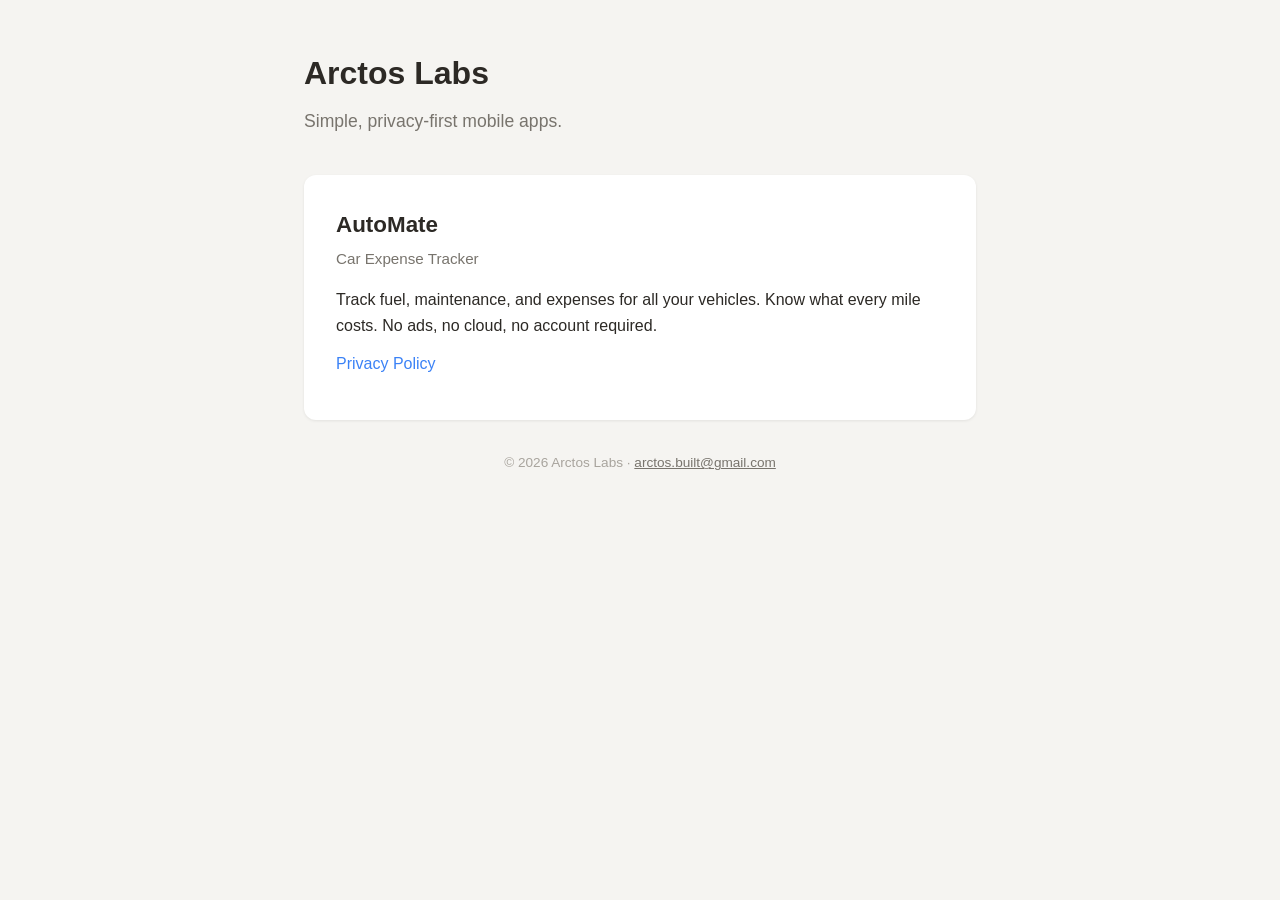
==== index.html @ 8531b22d "Initial site with privacy policy for AutoMate" ====
<!DOCTYPE html>
<html lang="en">
<head>
  <meta charset="UTF-8">
  <meta name="viewport" content="width=device-width, initial-scale=1.0">
  <title>Arctos Labs</title>
  <style>
    * { margin: 0; padding: 0; box-sizing: border-box; }
    body {
      font-family: -apple-system, BlinkMacSystemFont, "Segoe UI", Roboto, sans-serif;
      color: #2C2925;
      background: #F5F4F1;
      line-height: 1.6;
    }
    .container {
      max-width: 720px;
      margin: 0 auto;
      padding: 3rem 1.5rem;
    }
    h1 {
      font-size: 2rem;
      margin-bottom: 0.5rem;
    }
    .tagline {
      color: #78746D;
      font-size: 1.1rem;
      margin-bottom: 2.5rem;
    }
    .app-card {
      background: #fff;
      border-radius: 12px;
      padding: 2rem;
      margin-bottom: 2rem;
      box-shadow: 0 1px 3px rgba(0,0,0,0.08);
    }
    .app-card h2 {
      font-size: 1.4rem;
      margin-bottom: 0.25rem;
    }
    .app-card .subtitle {
      color: #78746D;
      font-size: 0.95rem;
      margin-bottom: 1rem;
    }
    .app-card p {
      margin-bottom: 0.75rem;
    }
    .app-card a {
      color: #3B82F6;
      text-decoration: none;
    }
    .app-card a:hover {
      text-decoration: underline;
    }
    footer {
      color: #A8A49D;
      font-size: 0.85rem;
      margin-top: 2rem;
      text-align: center;
    }
    footer a { color: #78746D; }
  </style>
</head>
<body>
  <div class="container">
    <h1>Arctos Labs</h1>
    <p class="tagline">Simple, privacy-first mobile apps.</p>

    <div class="app-card">
      <h2>AutoMate</h2>
      <p class="subtitle">Car Expense Tracker</p>
      <p>Track fuel, maintenance, and expenses for all your vehicles. Know what every mile costs. No ads, no cloud, no account required.</p>
      <p><a href="privacy.html">Privacy Policy</a></p>
    </div>

    <footer>
      <p>&copy; 2026 Arctos Labs &middot; <a href="mailto:arctos.built@gmail.com">arctos.built@gmail.com</a></p>
    </footer>
  </div>
</body>
</html>
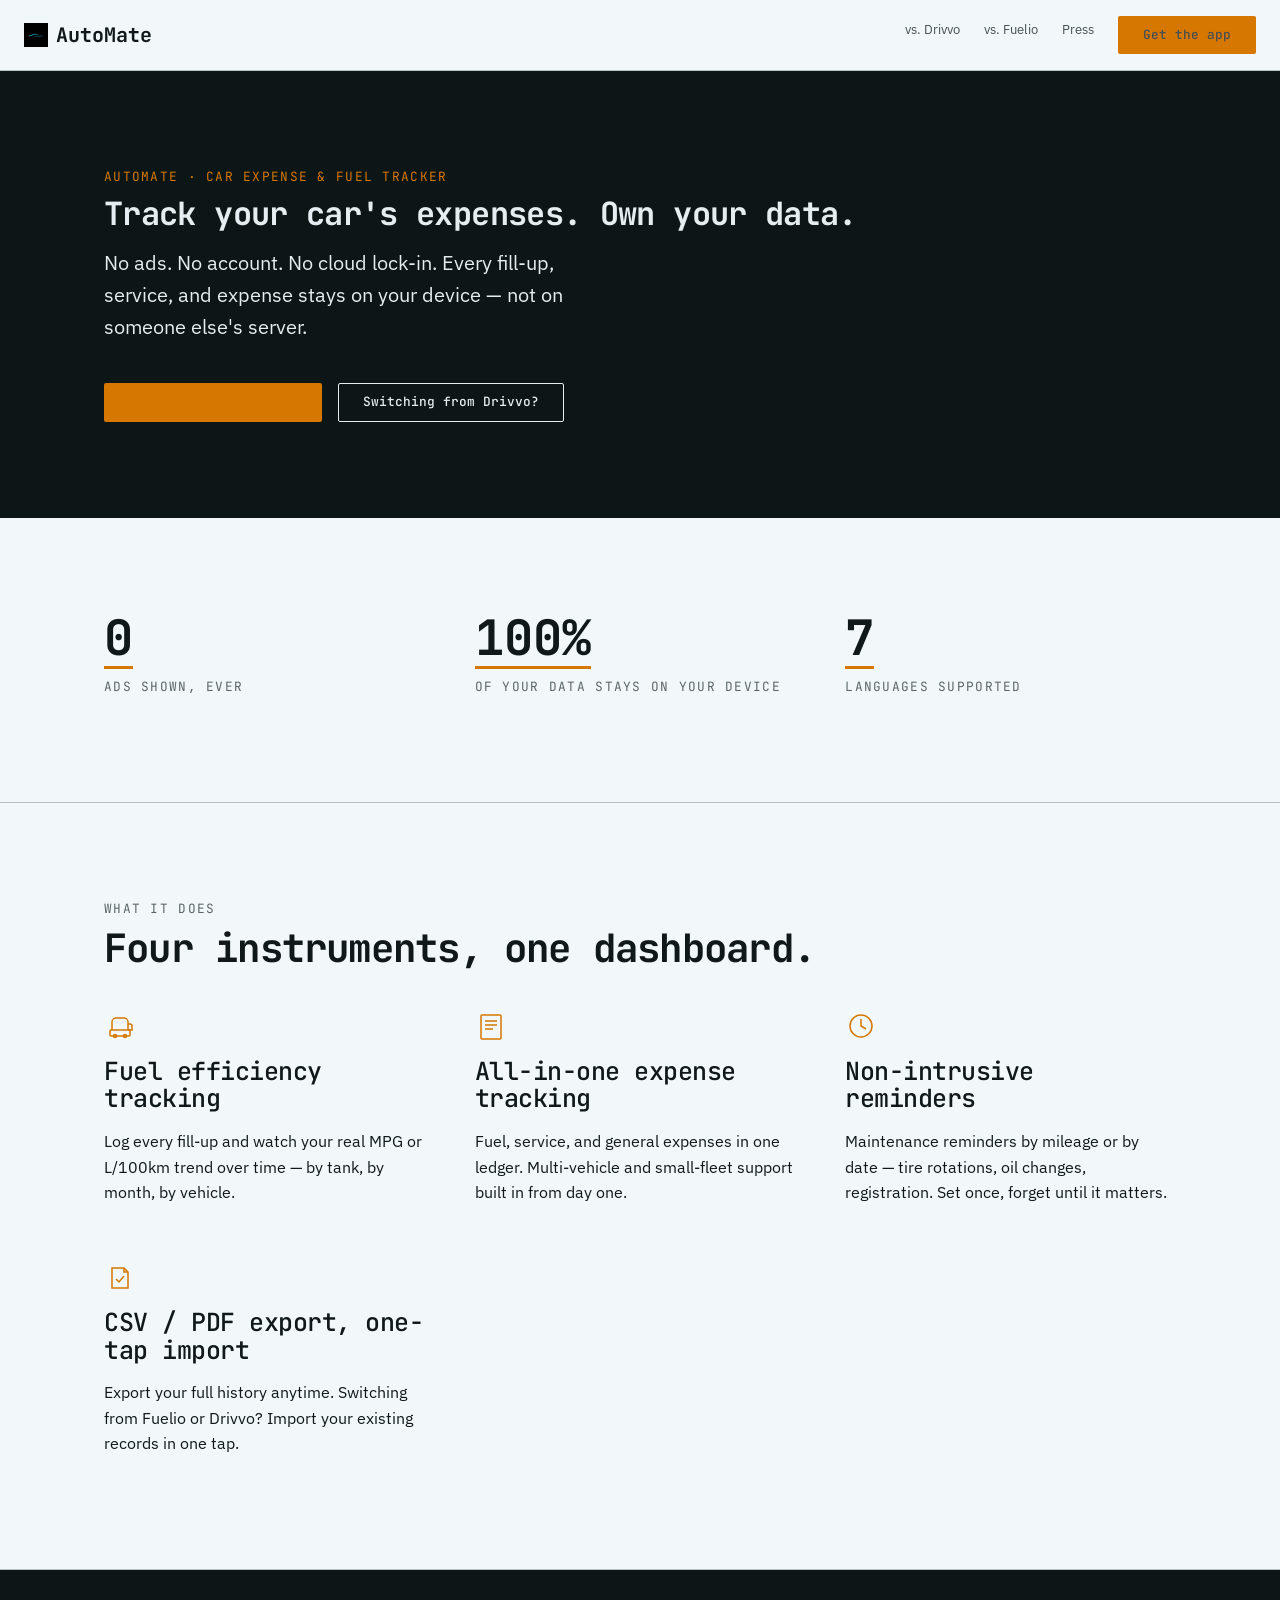
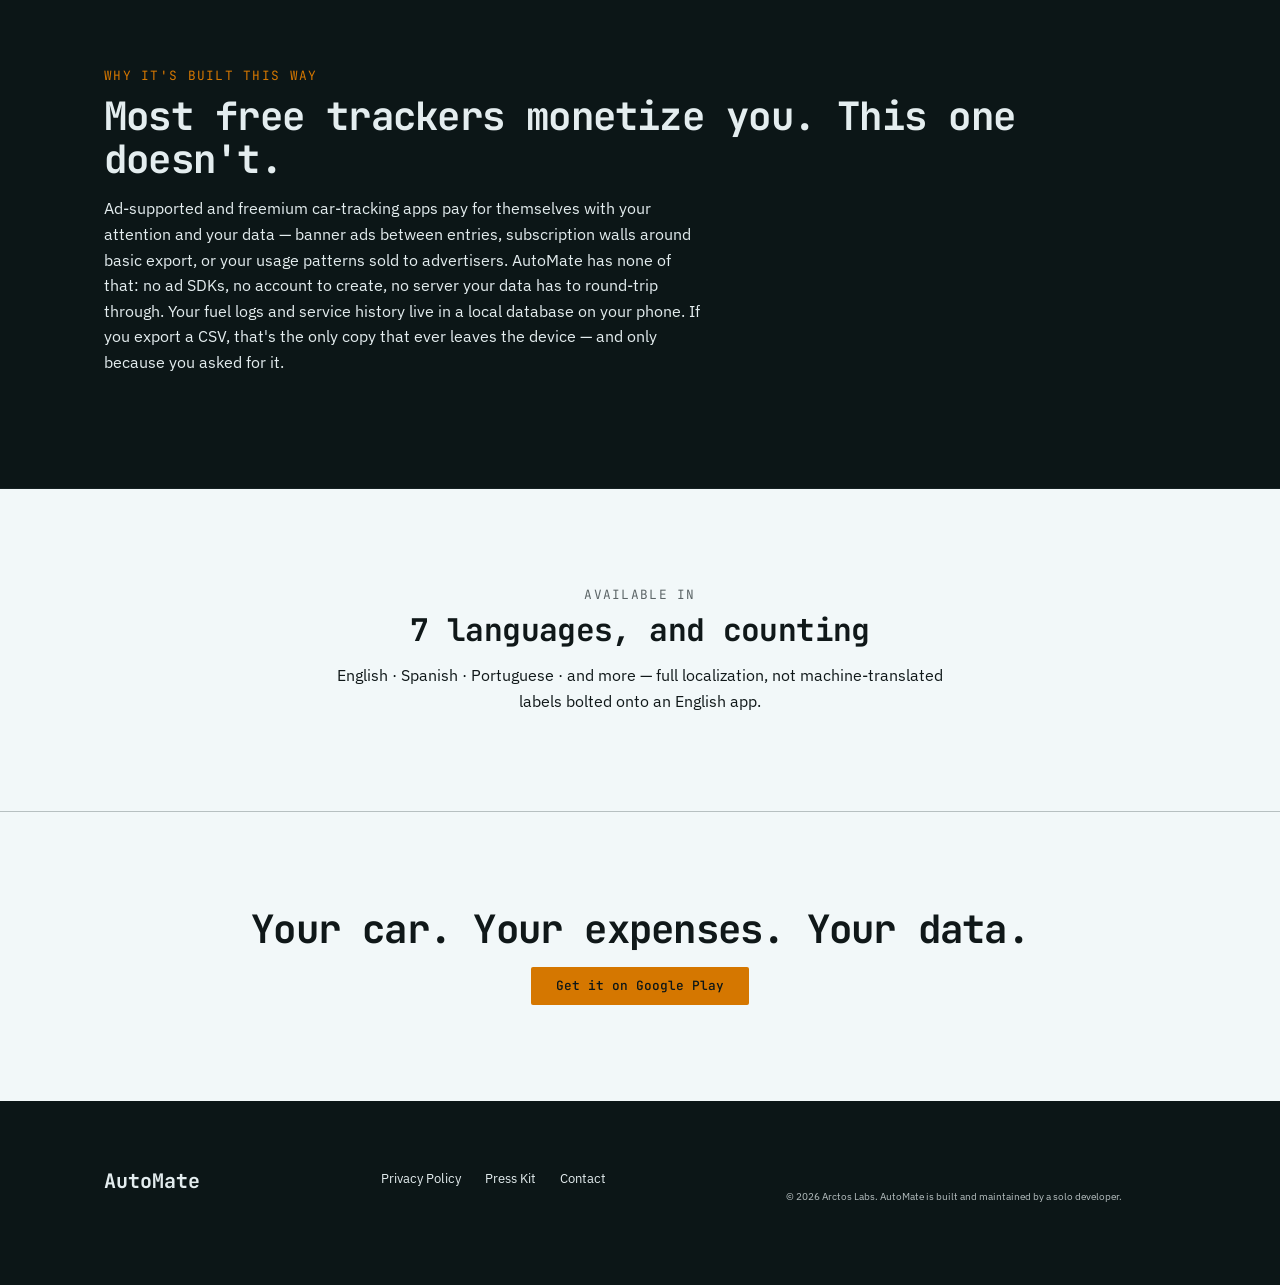
==== commit 3e08e64a: "feat: build AutoMate homepage (Stat-Led hero, feature grid, why-local section)" ====
--- a/index.html
+++ b/index.html
@@ -1,81 +1,135 @@
 <!DOCTYPE html>
 <html lang="en">
 <head>
-  <meta charset="UTF-8">
-  <meta name="viewport" content="width=device-width, initial-scale=1.0">
-  <title>Arctos Labs</title>
-  <style>
-    * { margin: 0; padding: 0; box-sizing: border-box; }
-    body {
-      font-family: -apple-system, BlinkMacSystemFont, "Segoe UI", Roboto, sans-serif;
-      color: #2C2925;
-      background: #F5F4F1;
-      line-height: 1.6;
-    }
-    .container {
-      max-width: 720px;
-      margin: 0 auto;
-      padding: 3rem 1.5rem;
-    }
-    h1 {
-      font-size: 2rem;
-      margin-bottom: 0.5rem;
-    }
-    .tagline {
-      color: #78746D;
-      font-size: 1.1rem;
-      margin-bottom: 2.5rem;
-    }
-    .app-card {
-      background: #fff;
-      border-radius: 12px;
-      padding: 2rem;
-      margin-bottom: 2rem;
-      box-shadow: 0 1px 3px rgba(0,0,0,0.08);
-    }
-    .app-card h2 {
-      font-size: 1.4rem;
-      margin-bottom: 0.25rem;
-    }
-    .app-card .subtitle {
-      color: #78746D;
-      font-size: 0.95rem;
-      margin-bottom: 1rem;
-    }
-    .app-card p {
-      margin-bottom: 0.75rem;
-    }
-    .app-card a {
-      color: #3B82F6;
-      text-decoration: none;
-    }
-    .app-card a:hover {
-      text-decoration: underline;
-    }
-    footer {
-      color: #A8A49D;
-      font-size: 0.85rem;
-      margin-top: 2rem;
-      text-align: center;
-    }
-    footer a { color: #78746D; }
-  </style>
+<meta charset="UTF-8">
+<meta name="viewport" content="width=device-width, initial-scale=1.0">
+<title>AutoMate — Track your car's expenses. Own your data.</title>
+<meta name="description" content="AutoMate is an ad-free, offline car expense and fuel tracker. No account required, all data stored on your device. Fuel efficiency, maintenance reminders, multi-vehicle support, CSV/PDF export.">
+<link rel="canonical" href="https://banderberg.github.io/arctoslabs/">
+<link rel="icon" href="assets/logo/automate-mark-dark.png">
+<link rel="preconnect" href="https://fonts.googleapis.com">
+<link rel="preconnect" href="https://fonts.gstatic.com" crossorigin>
+<link href="https://fonts.googleapis.com/css2?family=JetBrains+Mono:wght@500;700&family=IBM+Plex+Sans:wght@400;600&display=swap" rel="stylesheet">
+<link rel="stylesheet" href="tokens.css">
+<link rel="stylesheet" href="styles.css">
 </head>
 <body>
+
+<nav class="nav" aria-label="Primary">
+  <a class="nav__wordmark" href="/" aria-label="AutoMate home">
+    <img src="assets/logo/automate-mark-dark.png" alt="" width="24" height="24">
+    AutoMate
+  </a>
+  <ul class="nav__links">
+    <li><a href="vs-drivvo/" aria-label="Compare AutoMate to Drivvo">vs. Drivvo</a></li>
+    <li><a href="vs-fuelio/" aria-label="Compare AutoMate to Fuelio">vs. Fuelio</a></li>
+    <li><a href="press-kit/">Press</a></li>
+    <li><a class="btn btn--primary" href="https://play.google.com/store/apps/details?id=com.arctosbuilt.automate" aria-label="Get AutoMate on Google Play">Get the app</a></li>
+  </ul>
+</nav>
+
+<header class="section section--dark">
   <div class="container">
-    <h1>Arctos Labs</h1>
-    <p class="tagline">Simple, privacy-first mobile apps.</p>
+    <div class="stat-block">
+      <span class="eyebrow">AutoMate · car expense &amp; fuel tracker</span>
+      <h1>Track your car's expenses. Own your data.</h1>
+      <p class="stat-block__label" style="color: var(--color-ink-on-graphite);">No ads. No account. No cloud lock-in. Every fill-up, service, and expense stays on your device — not on someone else's server.</p>
+      <div style="margin-top: var(--space-xl); display: flex; gap: var(--space-md); flex-wrap: wrap;">
+        <a class="btn btn--primary" href="https://play.google.com/store/apps/details?id=com.arctosbuilt.automate" aria-label="Get AutoMate on Google Play">Get it on Google Play</a>
+        <a class="btn btn--secondary" href="vs-drivvo/">Switching from Drivvo?</a>
+      </div>
+    </div>
+  </div>
+</header>
 
-    <div class="app-card">
-      <h2>AutoMate</h2>
-      <p class="subtitle">Car Expense Tracker</p>
-      <p>Track fuel, maintenance, and expenses for all your vehicles. Know what every mile costs. No ads, no cloud, no account required.</p>
-      <p><a href="privacy.html">Privacy Policy</a></p>
+<section class="section" aria-label="Key facts">
+  <div class="container feature-grid">
+    <div>
+      <span class="stat-block__figure" style="font-size: var(--text-3xl); color: var(--color-ink);">0</span>
+      <p class="eyebrow" style="margin-top: var(--space-sm);">ads shown, ever</p>
     </div>
+    <div>
+      <span class="stat-block__figure" style="font-size: var(--text-3xl); color: var(--color-ink);">100%</span>
+      <p class="eyebrow" style="margin-top: var(--space-sm);">of your data stays on your device</p>
+    </div>
+    <div>
+      <span class="stat-block__figure" style="font-size: var(--text-3xl); color: var(--color-ink);">7</span>
+      <p class="eyebrow" style="margin-top: var(--space-sm);">languages supported</p>
+    </div>
+  </div>
+</section>
 
-    <footer>
-      <p>&copy; 2026 Arctos Labs &middot; <a href="mailto:arctos.built@gmail.com">arctos.built@gmail.com</a></p>
-    </footer>
+<section class="section" id="features">
+  <div class="container">
+    <span class="eyebrow">What it does</span>
+    <h2>Four instruments, one dashboard.</h2>
+    <div class="feature-grid" style="margin-top: var(--space-xl);">
+      <div>
+        <div class="feature-grid__icon" aria-hidden="true">
+          <svg viewBox="0 0 32 32" fill="none" stroke="currentColor" stroke-width="1.5"><path d="M8 20V12a4 4 0 0 1 4-4h8a4 4 0 0 1 4 4v8"/><rect x="6" y="20" width="20" height="6" rx="1"/><circle cx="11" cy="26" r="1.5"/><circle cx="21" cy="26" r="1.5"/><path d="M24 14h2a2 2 0 0 1 2 2v4h-4"/></svg>
+        </div>
+        <h3>Fuel efficiency tracking</h3>
+        <p>Log every fill-up and watch your real MPG or L/100km trend over time — by tank, by month, by vehicle.</p>
+      </div>
+      <div>
+        <div class="feature-grid__icon" aria-hidden="true">
+          <svg viewBox="0 0 32 32" fill="none" stroke="currentColor" stroke-width="1.5"><rect x="6" y="5" width="20" height="24" rx="1"/><path d="M10 11h12M10 15h12M10 19h8"/></svg>
+        </div>
+        <h3>All-in-one expense tracking</h3>
+        <p>Fuel, service, and general expenses in one ledger. Multi-vehicle and small-fleet support built in from day one.</p>
+      </div>
+      <div>
+        <div class="feature-grid__icon" aria-hidden="true">
+          <svg viewBox="0 0 32 32" fill="none" stroke="currentColor" stroke-width="1.5"><circle cx="16" cy="16" r="11"/><path d="M16 9v7l5 3"/></svg>
+        </div>
+        <h3>Non-intrusive reminders</h3>
+        <p>Maintenance reminders by mileage or by date — tire rotations, oil changes, registration. Set once, forget until it matters.</p>
+      </div>
+      <div>
+        <div class="feature-grid__icon" aria-hidden="true">
+          <svg viewBox="0 0 32 32" fill="none" stroke="currentColor" stroke-width="1.5"><path d="M8 6h12l4 4v16H8z"/><path d="M20 6v4h4"/><path d="M12 17l3 3 5-6"/></svg>
+        </div>
+        <h3>CSV / PDF export, one-tap import</h3>
+        <p>Export your full history anytime. Switching from Fuelio or Drivvo? Import your existing records in one tap.</p>
+      </div>
+    </div>
   </div>
+</section>
+
+<section class="section section--dark" aria-label="Why local and ad-free matters">
+  <div class="container">
+    <span class="eyebrow">Why it's built this way</span>
+    <h2>Most free trackers monetize you. This one doesn't.</h2>
+    <p style="max-width: 60ch; color: var(--color-ink-on-graphite);">Ad-supported and freemium car-tracking apps pay for themselves with your attention and your data — banner ads between entries, subscription walls around basic export, or your usage patterns sold to advertisers. AutoMate has none of that: no ad SDKs, no account to create, no server your data has to round-trip through. Your fuel logs and service history live in a local database on your phone. If you export a CSV, that's the only copy that ever leaves the device — and only because you asked for it.</p>
+  </div>
+</section>
+
+<section class="section" aria-label="Language support">
+  <div class="container" style="text-align: center;">
+    <span class="eyebrow">Available in</span>
+    <h2 style="font-size: var(--text-xl);">7 languages, and counting</h2>
+    <p style="margin: 0 auto;">English &middot; Spanish &middot; Portuguese &middot; and more — full localization, not machine-translated labels bolted onto an English app.</p>
+  </div>
+</section>
+
+<section class="section" aria-label="Final call to action" style="text-align: center;">
+  <div class="container">
+    <h2>Your car. Your expenses. Your data.</h2>
+    <a class="btn btn--primary" href="https://play.google.com/store/apps/details?id=com.arctosbuilt.automate" aria-label="Get AutoMate on Google Play">Get it on Google Play</a>
+  </div>
+</section>
+
+<footer class="footer">
+  <div class="container">
+    <a class="footer__wordmark" href="/">AutoMate</a>
+    <ul class="footer__links">
+      <li><a href="privacy-policy/">Privacy Policy</a></li>
+      <li><a href="press-kit/">Press Kit</a></li>
+      <li><a href="mailto:arctos.built@gmail.com">Contact</a></li>
+    </ul>
+    <p class="footer__copyright">&copy; 2026 Arctos Labs. AutoMate is built and maintained by a solo developer.</p>
+  </div>
+</footer>
+
 </body>
 </html>
--- a/tokens.css
+++ b/tokens.css
@@ -0,0 +1,65 @@
+/* Hallmark · macrostructure: Stat-Led · genre: editorial
+ * theme: custom · vibe: "precision instrumentation, contained, mechanical-technical" · paper: oklch(98% 0.006 210) · accent: oklch(66% 0.160 62)
+ * display: JetBrains Mono · body: IBM Plex Sans · axes: light / mono / warm (amber ~62°)
+ * studied: no · context: user-provided · v1.0.0
+ */
+:root {
+  /* — color — */
+  --color-paper: #F2F8F9;
+  --color-paper-2: #E5EDEE;
+  --color-graphite: #0C1617;
+  --color-graphite-2: #162123;
+  --color-ink: #101819;
+  --color-ink-2: #464F51;
+  --color-rule: #B7C0C1;
+  --color-muted: #5C6567;
+  --color-accent: #D57700;
+  --color-focus: #DD6600;
+  --color-ink-on-graphite: #E4EDEF;
+
+  /* — type — */
+  --font-display: "JetBrains Mono", ui-monospace, "SFMono-Regular", Menlo, monospace;
+  --font-body: "IBM Plex Sans", ui-sans-serif, system-ui, -apple-system, sans-serif;
+
+  /* — scale (1.25 major third, 16px base) — */
+  --text-xs: 0.64rem;
+  --text-sm: 0.8rem;
+  --text-base: 1rem;
+  --text-md: 1.25rem;
+  --text-lg: 1.5625rem;
+  --text-xl: 1.9531rem;
+  --text-2xl: 2.4414rem;
+  --text-3xl: 3.0518rem;
+  --text-display: clamp(2.75rem, 5vw + 1rem, 5.25rem);
+  --text-display-s: clamp(2rem, 3.5vw + 1rem, 3.5rem);
+
+  /* — space (4pt scale) — */
+  --space-xs: 0.25rem;
+  --space-sm: 0.5rem;
+  --space-md: 1rem;
+  --space-lg: 1.5rem;
+  --space-xl: 2.5rem;
+  --space-2xl: 4rem;
+  --space-3xl: 6rem;
+
+  /* — motion — */
+  --ease-out: cubic-bezier(0.16, 1, 0.3, 1);
+  --ease-in: cubic-bezier(0.7, 0, 0.84, 0);
+  --ease-in-out: cubic-bezier(0.65, 0, 0.35, 1);
+  --dur-fast: 120ms;
+  --dur-base: 200ms;
+  --dur-slow: 360ms;
+
+  /* — misc — */
+  --radius-sm: 2px;
+  --radius-md: 4px;
+  --measure: 65ch;
+}
+
+@media (prefers-reduced-motion: reduce) {
+  :root {
+    --dur-fast: 1ms;
+    --dur-base: 1ms;
+    --dur-slow: 1ms;
+  }
+}
--- a/styles.css
+++ b/styles.css
@@ -0,0 +1,215 @@
+/* Hallmark · consumes tokens.css — shared components for all 5 pages */
+*, *::before, *::after { box-sizing: border-box; }
+html, body { overflow-x: clip; }
+html { -webkit-text-size-adjust: 100%; }
+
+body {
+  margin: 0;
+  background: var(--color-paper);
+  color: var(--color-ink);
+  font-family: var(--font-body);
+  font-size: var(--text-base);
+  line-height: 1.6;
+  font-variant-numeric: tabular-nums;
+}
+
+h1, h2, h3 {
+  font-family: var(--font-display);
+  line-height: 1.1;
+  letter-spacing: -0.02em;
+  margin: 0 0 var(--space-md);
+  overflow-wrap: anywhere;
+  min-width: 0;
+}
+h1 { font-weight: 700; }
+h2 { font-weight: 700; font-size: var(--text-2xl); }
+h3 { font-weight: 500; font-size: var(--text-lg); }
+
+p { margin: 0 0 var(--space-md); max-width: var(--measure); }
+a { color: var(--color-accent); }
+a:focus-visible, button:focus-visible, details > summary:focus-visible {
+  outline: 2px solid var(--color-focus);
+  outline-offset: 2px;
+  transition: none;
+}
+
+.container {
+  max-width: 1120px;
+  margin: 0 auto;
+  padding: 0 var(--space-lg);
+}
+
+.eyebrow {
+  font-family: var(--font-display);
+  font-size: var(--text-sm);
+  letter-spacing: 0.1em;
+  text-transform: uppercase;
+  color: var(--color-muted);
+  display: block;
+  margin-bottom: var(--space-sm);
+}
+
+/* — section rhythm — */
+.section { padding: var(--space-3xl) 0; border-bottom: 1px solid var(--color-rule); }
+.section:last-of-type { border-bottom: none; }
+.section--dark {
+  background: var(--color-graphite);
+  color: var(--color-ink-on-graphite);
+  border-bottom-color: var(--color-graphite-2);
+}
+.section--dark .eyebrow { color: var(--color-accent); }
+.section--dark a { color: var(--color-accent); }
+
+/* — nav (N9 edge-aligned minimal) — */
+.nav {
+  display: flex;
+  align-items: center;
+  justify-content: space-between;
+  gap: var(--space-md);
+  padding: var(--space-md) var(--space-lg);
+  border-bottom: 1px solid var(--color-rule);
+  flex-wrap: wrap;
+}
+.nav__wordmark {
+  font-family: var(--font-display);
+  font-weight: 700;
+  font-size: var(--text-md);
+  color: var(--color-ink);
+  text-decoration: none;
+  display: flex;
+  align-items: center;
+  gap: var(--space-sm);
+}
+.nav__wordmark img { height: 1.5rem; width: auto; }
+.nav__links {
+  display: flex;
+  gap: var(--space-lg);
+  list-style: none;
+  margin: 0;
+  padding: 0;
+  flex-wrap: wrap;
+}
+.nav__links a {
+  color: var(--color-ink-2);
+  text-decoration: none;
+  font-size: var(--text-sm);
+  white-space: nowrap;
+}
+.nav__links a:hover, .nav__links a[aria-current="page"] { color: var(--color-accent); }
+
+/* — footer (Ft6 letter-close voice, graphite band) — */
+.footer {
+  background: var(--color-graphite);
+  color: var(--color-ink-on-graphite);
+  padding: var(--space-2xl) 0;
+}
+.footer .container {
+  display: flex;
+  flex-wrap: wrap;
+  justify-content: space-between;
+  align-items: flex-start;
+  gap: var(--space-xl);
+}
+.footer__wordmark {
+  font-family: var(--font-display);
+  font-weight: 700;
+  color: var(--color-ink-on-graphite);
+  text-decoration: none;
+  font-size: var(--text-md);
+}
+.footer__links {
+  display: flex;
+  gap: var(--space-lg);
+  list-style: none;
+  margin: 0;
+  padding: 0;
+  flex-wrap: wrap;
+}
+.footer__links a { color: var(--color-ink-on-graphite); font-size: var(--text-sm); text-decoration: none; }
+.footer__links a:hover { color: var(--color-accent); }
+.footer__copyright { color: var(--color-rule); font-size: var(--text-xs); width: 100%; margin-top: var(--space-lg); }
+
+/* — buttons — */
+.btn {
+  display: inline-flex;
+  align-items: center;
+  gap: var(--space-sm);
+  padding: var(--space-sm) var(--space-lg);
+  border-radius: var(--radius-sm);
+  font-family: var(--font-display);
+  font-size: var(--text-sm);
+  font-weight: 500;
+  text-decoration: none;
+  border: 1px solid transparent;
+  cursor: pointer;
+  transition: transform var(--dur-fast) var(--ease-out), background var(--dur-base) var(--ease-out);
+  white-space: nowrap;
+}
+.btn:active { transform: translateY(1px); }
+.btn--primary { background: var(--color-accent); color: var(--color-graphite); }
+.btn--primary:hover { background: var(--color-focus); }
+.btn--secondary {
+  background: transparent;
+  border-color: currentColor;
+  color: inherit;
+}
+.section--dark .btn--secondary { color: var(--color-ink-on-graphite); }
+
+/* — odometer stat block (hero) — */
+.stat-block { text-align: left; }
+.stat-block__figure {
+  font-family: var(--font-display);
+  font-weight: 700;
+  font-size: var(--text-display);
+  line-height: 1;
+  color: var(--color-ink-on-graphite);
+  border-bottom: 3px solid var(--color-accent);
+  display: inline-block;
+  padding-bottom: var(--space-xs);
+}
+.stat-block__label {
+  font-size: var(--text-md);
+  color: var(--color-rule);
+  margin-top: var(--space-md);
+  max-width: 40ch;
+}
+
+/* — feature grid (2-col on tablet+, 1-col mobile) — */
+.feature-grid {
+  display: grid;
+  grid-template-columns: repeat(auto-fit, minmax(min(100%, 20rem), 1fr));
+  gap: var(--space-xl);
+}
+.feature-grid__icon { color: var(--color-accent); margin-bottom: var(--space-sm); }
+.feature-grid__icon svg { width: 2rem; height: 2rem; }
+
+/* — comparison table (spec-sheet style) — */
+.compare-table-wrap { overflow-x: auto; }
+.compare-table {
+  width: 100%;
+  border-collapse: collapse;
+  font-size: var(--text-sm);
+  min-width: 36rem;
+}
+.compare-table th, .compare-table td {
+  padding: var(--space-sm) var(--space-md);
+  border-bottom: 1px solid var(--color-rule);
+  text-align: left;
+}
+.compare-table thead th {
+  background: var(--color-graphite);
+  color: var(--color-ink-on-graphite);
+  font-family: var(--font-display);
+  font-weight: 500;
+  position: sticky;
+  top: 0;
+}
+.compare-table td:first-child, .compare-table th:first-child { font-weight: 600; }
+.compare-table .yes { color: var(--color-accent); font-weight: 700; }
+.compare-table .no { color: var(--color-muted); }
+
+/* — responsive floor — */
+@media (max-width: 480px) {
+  .nav { padding: var(--space-sm) var(--space-md); }
+  .section { padding: var(--space-2xl) 0; }
+}
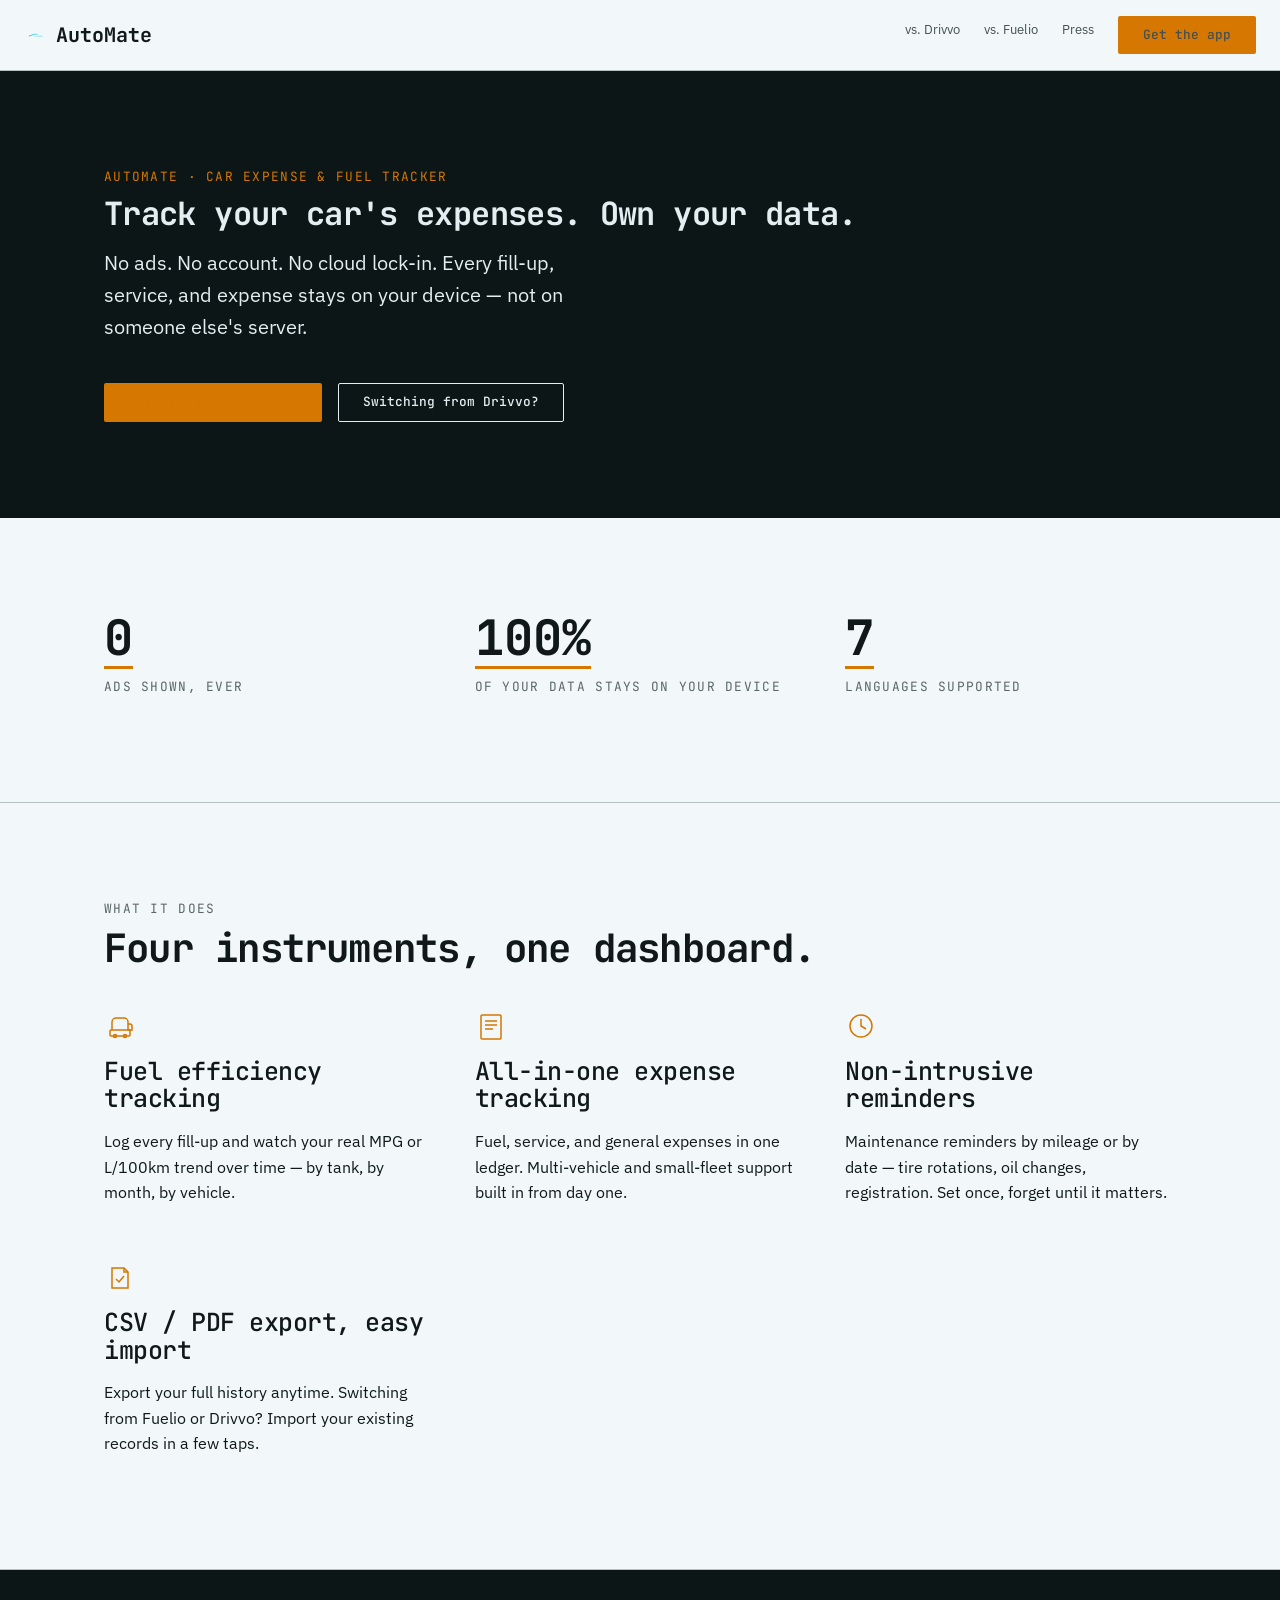
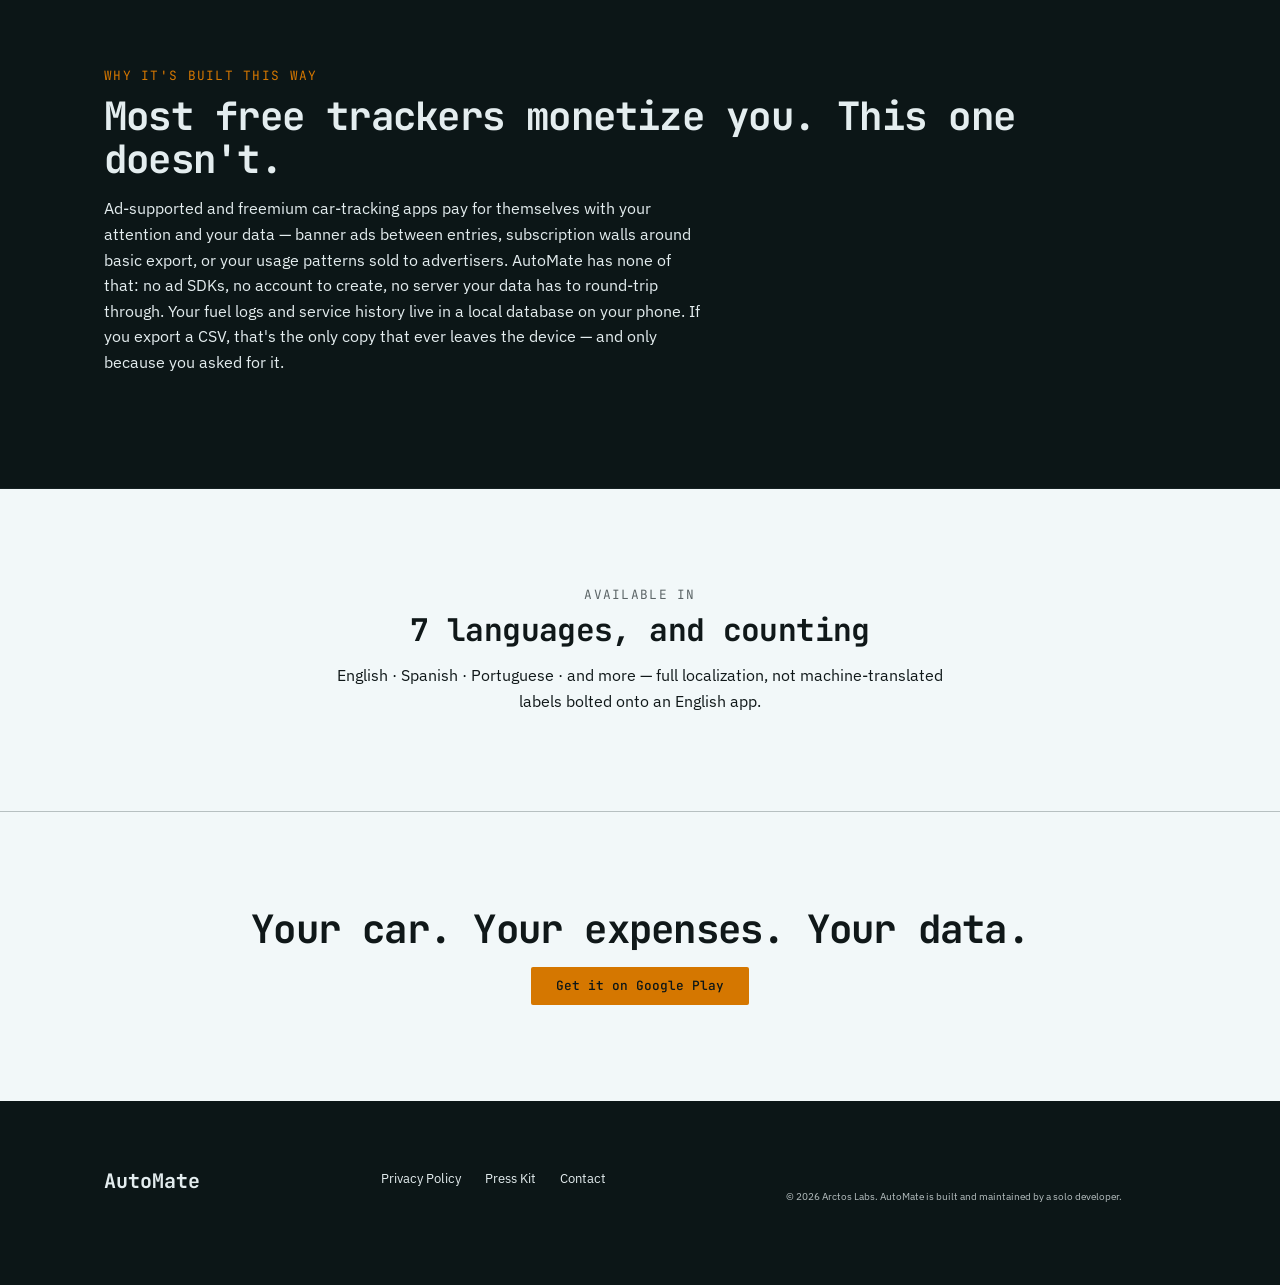
==== commit 21a5ead5: "fix: correct base-path links, one-tap overclaim, and nav logo contrast (final review findings)" ====
--- a/index.html
+++ b/index.html
@@ -16,14 +16,14 @@
 <body>
 
 <nav class="nav" aria-label="Primary">
-  <a class="nav__wordmark" href="/" aria-label="AutoMate home">
-    <img src="assets/logo/automate-mark-dark.png" alt="" width="24" height="24">
+  <a class="nav__wordmark" href="/arctoslabs/" aria-label="AutoMate home">
+    <img src="assets/logo/automate-mark-light.png" alt="" width="24" height="24">
     AutoMate
   </a>
   <ul class="nav__links">
     <li><a href="vs-drivvo/" aria-label="Compare AutoMate to Drivvo">vs. Drivvo</a></li>
     <li><a href="vs-fuelio/" aria-label="Compare AutoMate to Fuelio">vs. Fuelio</a></li>
-    <li><a href="press-kit/">Press</a></li>
+    <li><a href="press-kit/" aria-label="AutoMate press kit">Press</a></li>
     <li><a class="btn btn--primary" href="https://play.google.com/store/apps/details?id=com.arctosbuilt.automate" aria-label="Get AutoMate on Google Play">Get the app</a></li>
   </ul>
 </nav>
@@ -89,8 +89,8 @@
         <div class="feature-grid__icon" aria-hidden="true">
           <svg viewBox="0 0 32 32" fill="none" stroke="currentColor" stroke-width="1.5"><path d="M8 6h12l4 4v16H8z"/><path d="M20 6v4h4"/><path d="M12 17l3 3 5-6"/></svg>
         </div>
-        <h3>CSV / PDF export, one-tap import</h3>
-        <p>Export your full history anytime. Switching from Fuelio or Drivvo? Import your existing records in one tap.</p>
+        <h3>CSV / PDF export, easy import</h3>
+        <p>Export your full history anytime. Switching from Fuelio or Drivvo? Import your existing records in a few taps.</p>
       </div>
     </div>
   </div>
@@ -121,7 +121,7 @@
 
 <footer class="footer">
   <div class="container">
-    <a class="footer__wordmark" href="/">AutoMate</a>
+    <a class="footer__wordmark" href="/arctoslabs/">AutoMate</a>
     <ul class="footer__links">
       <li><a href="privacy-policy/">Privacy Policy</a></li>
       <li><a href="press-kit/">Press Kit</a></li>
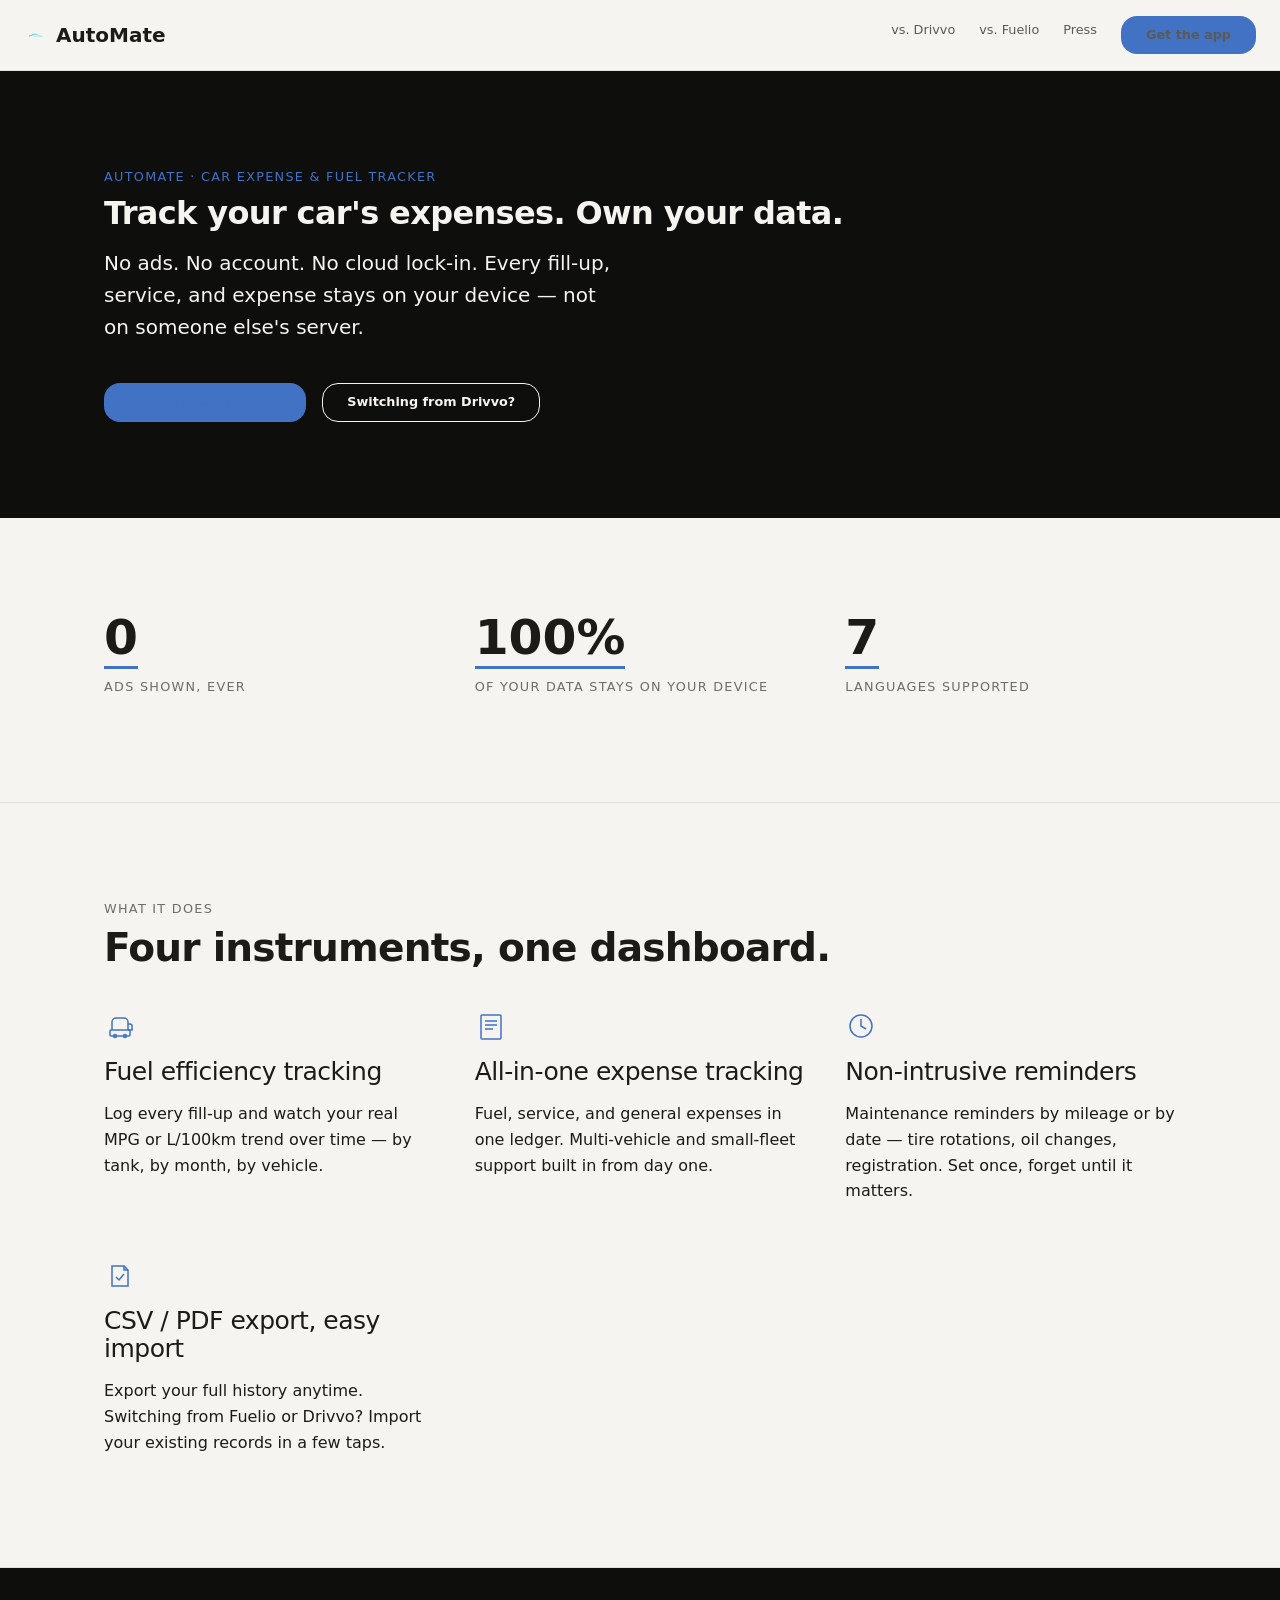
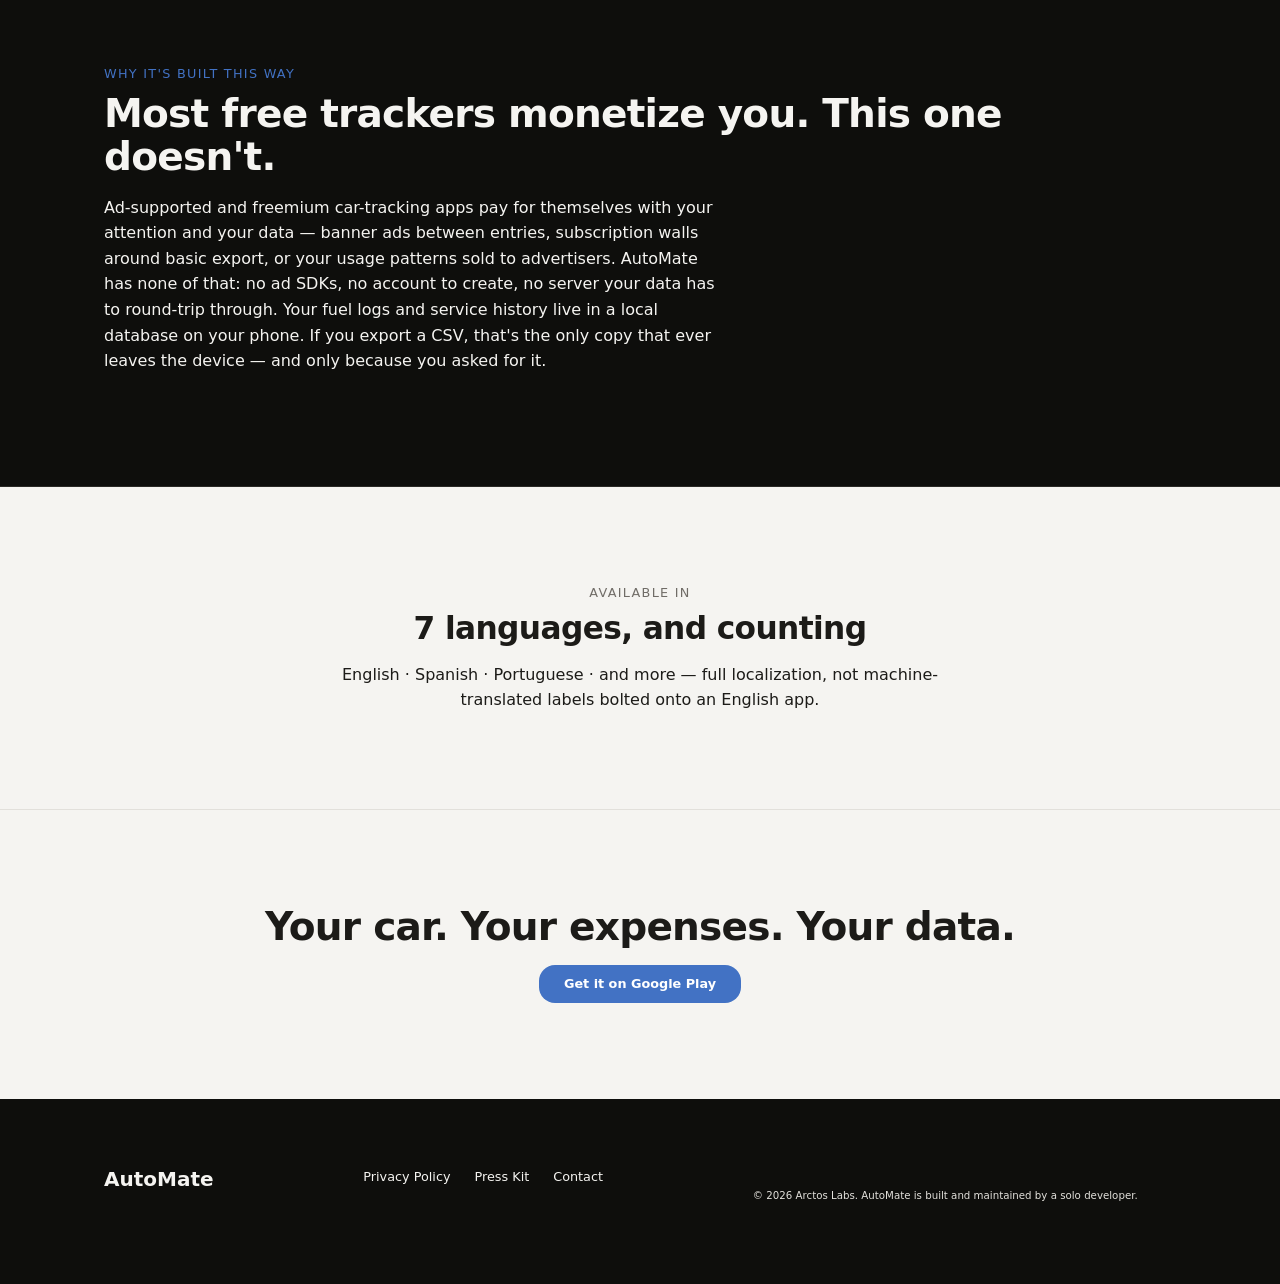
==== commit e0ed2184: "style: reskin site to app's own design system, fix Fuelio comparison framing - tokens.css/styles.css" ====
--- a/index.html
+++ b/index.html
@@ -7,9 +7,6 @@
 <meta name="description" content="AutoMate is an ad-free, offline car expense and fuel tracker. No account required, all data stored on your device. Fuel efficiency, maintenance reminders, multi-vehicle support, CSV/PDF export.">
 <link rel="canonical" href="https://banderberg.github.io/arctoslabs/">
 <link rel="icon" href="assets/logo/automate-mark-dark.png">
-<link rel="preconnect" href="https://fonts.googleapis.com">
-<link rel="preconnect" href="https://fonts.gstatic.com" crossorigin>
-<link href="https://fonts.googleapis.com/css2?family=JetBrains+Mono:wght@500;700&family=IBM+Plex+Sans:wght@400;600&display=swap" rel="stylesheet">
 <link rel="stylesheet" href="tokens.css">
 <link rel="stylesheet" href="styles.css">
 </head>
--- a/tokens.css
+++ b/tokens.css
@@ -1,25 +1,27 @@
 /* Hallmark · macrostructure: Stat-Led · genre: editorial
- * theme: custom · vibe: "precision instrumentation, contained, mechanical-technical" · paper: oklch(98% 0.006 210) · accent: oklch(66% 0.160 62)
- * display: JetBrains Mono · body: IBM Plex Sans · axes: light / mono / warm (amber ~62°)
- * studied: no · context: user-provided · v1.0.0
+ * theme: app-tokens (sourced from automate-v2/DESIGN.md, not a Hallmark catalog/custom theme) · paper: #F5F4F1 · accent: #4272C4
+ * display: system-ui · body: system-ui · axes: light / system-sans / cool (blue)
+ * studied: no · context: reskinned to match the AutoMate app's own design system for site/app visual continuity · v2.0.0
  */
 :root {
-  /* — color — */
-  --color-paper: #F2F8F9;
-  --color-paper-2: #E5EDEE;
-  --color-graphite: #0C1617;
-  --color-graphite-2: #162123;
-  --color-ink: #101819;
-  --color-ink-2: #464F51;
-  --color-rule: #B7C0C1;
-  --color-muted: #5C6567;
-  --color-accent: #D57700;
-  --color-focus: #DD6600;
-  --color-ink-on-graphite: #E4EDEF;
+  /* — color (mirrors automate-v2 DESIGN.md warm-neutral palette + primary blue) — */
+  --color-paper: #F5F4F1;
+  --color-paper-2: #FEFDFB;
+  --color-graphite: #0E0E0C;
+  --color-graphite-2: #1A1917;
+  --color-ink: #1C1B18;
+  --color-ink-2: #5C5A55;
+  --color-rule: #E2E0DB;
+  --color-rule-dark: #2A2926;
+  --color-muted: #706C67;
+  --color-accent: #4272C4;
+  --color-focus: #4272C4;
+  --color-ink-on-graphite: #F5F4F1;
+  --color-on-accent: #FFFFFF;
 
-  /* — type — */
-  --font-display: "JetBrains Mono", ui-monospace, "SFMono-Regular", Menlo, monospace;
-  --font-body: "IBM Plex Sans", ui-sans-serif, system-ui, -apple-system, sans-serif;
+  /* — type (app uses system font stack only, no custom fonts) — */
+  --font-display: -apple-system, BlinkMacSystemFont, "Segoe UI", Roboto, system-ui, sans-serif;
+  --font-body: -apple-system, BlinkMacSystemFont, "Segoe UI", Roboto, system-ui, sans-serif;
 
   /* — scale (1.25 major third, 16px base) — */
   --text-xs: 0.64rem;
@@ -50,9 +52,11 @@
   --dur-base: 200ms;
   --dur-slow: 360ms;
 
-  /* — misc — */
-  --radius-sm: 2px;
-  --radius-md: 4px;
+  /* — misc (radii mirror app's rounded-xl/2xl button + card scale) — */
+  --radius-sm: 12px;
+  --radius-md: 16px;
+  --radius-lg: 20px;
+  --shadow-card: 0 4px 16px rgba(28, 27, 24, 0.04);
   --measure: 65ch;
 }
 
--- a/styles.css
+++ b/styles.css
@@ -21,7 +21,7 @@
   overflow-wrap: anywhere;
   min-width: 0;
 }
-h1 { font-weight: 700; }
+h1 { font-weight: 800; }
 h2 { font-weight: 700; font-size: var(--text-2xl); }
 h3 { font-weight: 500; font-size: var(--text-lg); }
 
@@ -55,7 +55,7 @@
 .section--dark {
   background: var(--color-graphite);
   color: var(--color-ink-on-graphite);
-  border-bottom-color: var(--color-graphite-2);
+  border-bottom-color: var(--color-rule-dark);
 }
 .section--dark .eyebrow { color: var(--color-accent); }
 .section--dark a { color: var(--color-accent); }
@@ -135,19 +135,19 @@
   align-items: center;
   gap: var(--space-sm);
   padding: var(--space-sm) var(--space-lg);
-  border-radius: var(--radius-sm);
-  font-family: var(--font-display);
-  font-size: var(--text-sm);
-  font-weight: 500;
+  border-radius: var(--radius-md);
+  font-family: var(--font-display);
+  font-size: var(--text-sm);
+  font-weight: 600;
   text-decoration: none;
   border: 1px solid transparent;
   cursor: pointer;
   transition: transform var(--dur-fast) var(--ease-out), background var(--dur-base) var(--ease-out);
   white-space: nowrap;
 }
-.btn:active { transform: translateY(1px); }
-.btn--primary { background: var(--color-accent); color: var(--color-graphite); }
-.btn--primary:hover { background: var(--color-focus); }
+.btn:active { opacity: 0.85; }
+.btn--primary { background: var(--color-accent); color: var(--color-on-accent); }
+.btn--primary:hover { opacity: 0.92; }
 .btn--secondary {
   background: transparent;
   border-color: currentColor;
@@ -159,7 +159,7 @@
 .stat-block { text-align: left; }
 .stat-block__figure {
   font-family: var(--font-display);
-  font-weight: 700;
+  font-weight: 800;
   font-size: var(--text-display);
   line-height: 1;
   color: var(--color-ink-on-graphite);
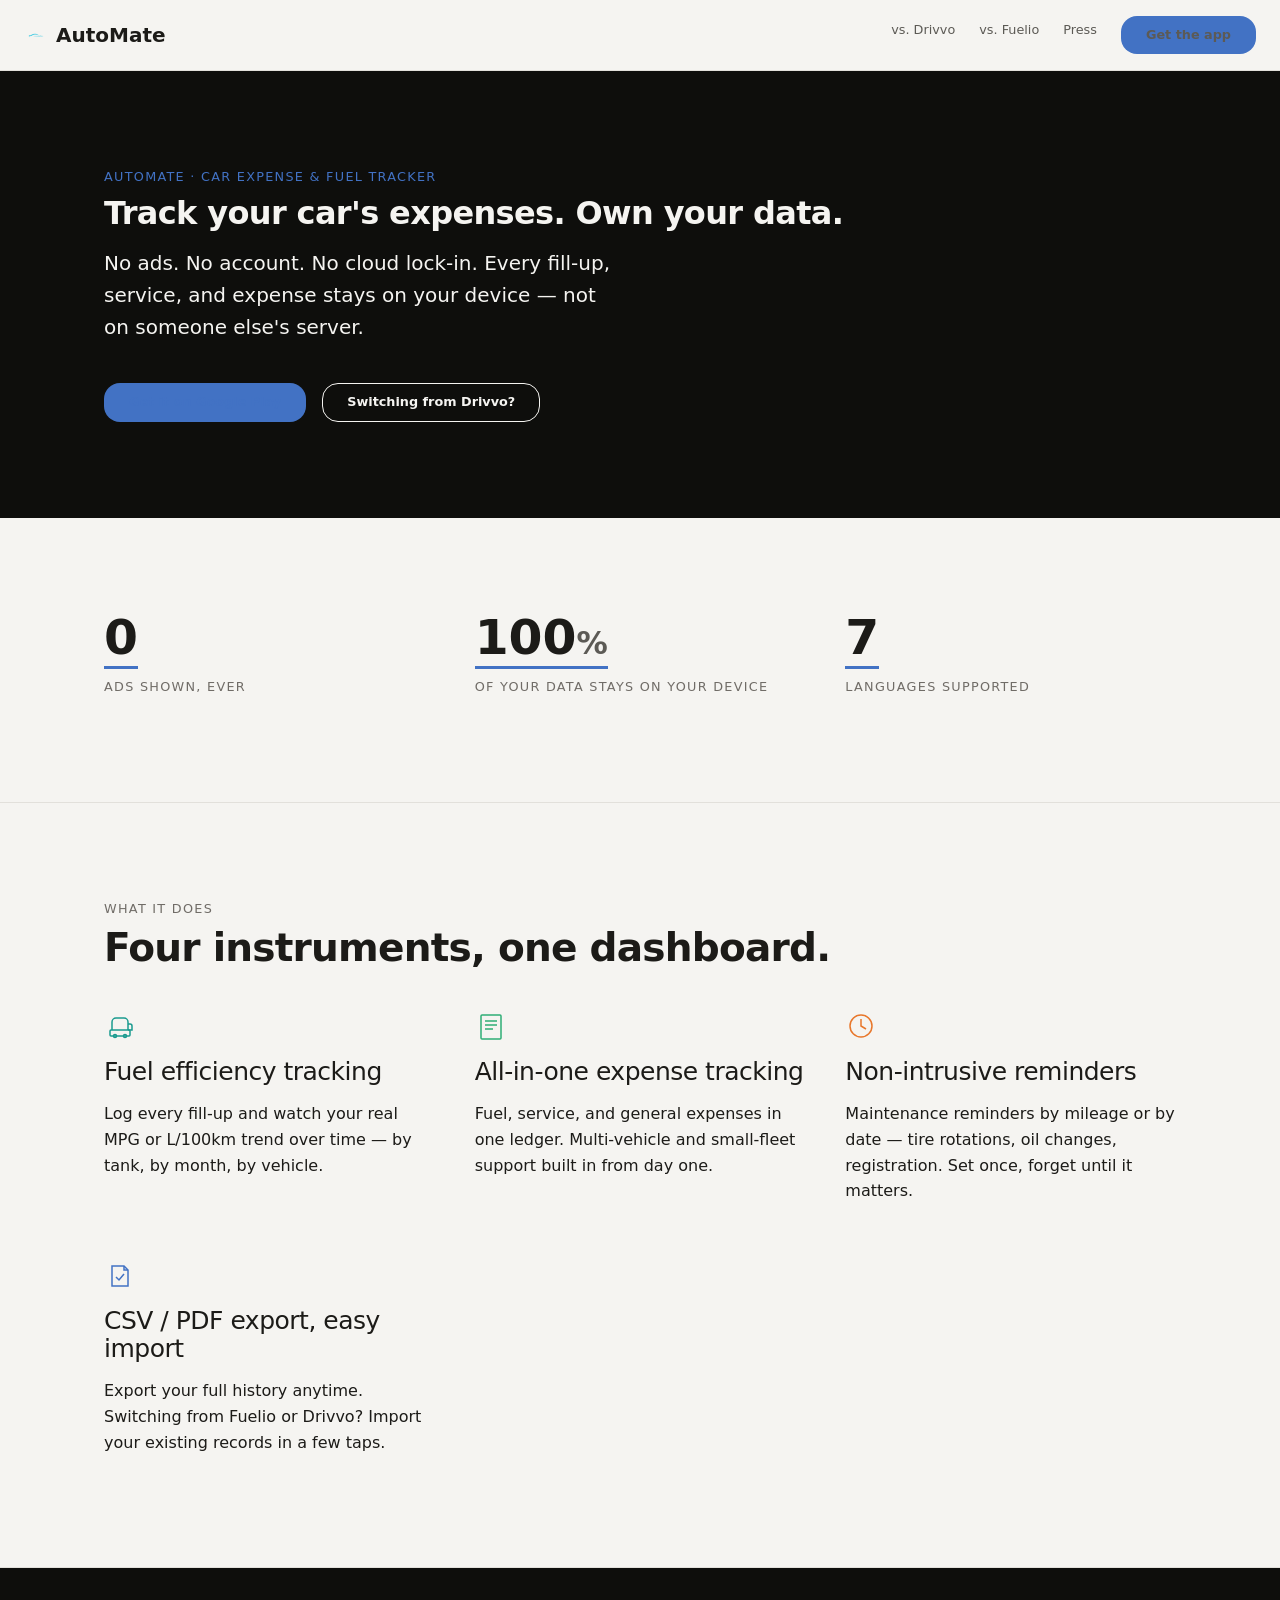
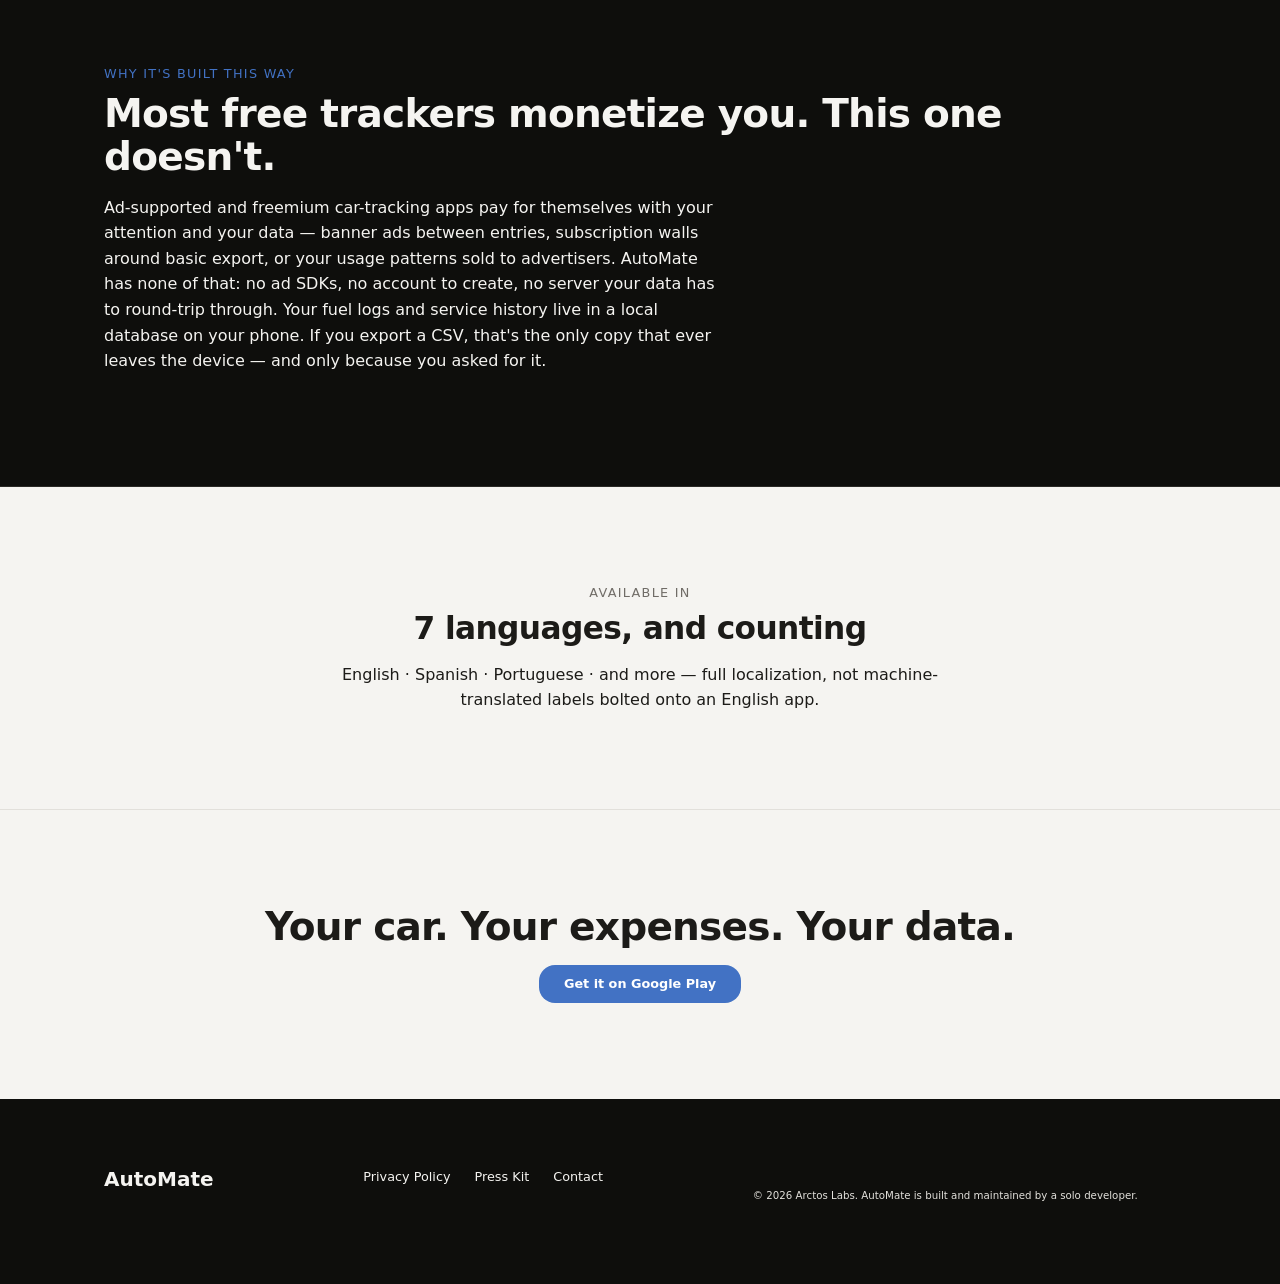
==== commit 1331012c: "style: give the site a signature tied to the app's own color language - Feature-grid icons now use t" ====
--- a/index.html
+++ b/index.html
@@ -46,7 +46,7 @@
       <p class="eyebrow" style="margin-top: var(--space-sm);">ads shown, ever</p>
     </div>
     <div>
-      <span class="stat-block__figure" style="font-size: var(--text-3xl); color: var(--color-ink);">100%</span>
+      <span class="stat-block__figure" style="font-size: var(--text-3xl); color: var(--color-ink);">100<span class="stat-block__figure-suffix" style="font-size: var(--text-xl);">%</span></span>
       <p class="eyebrow" style="margin-top: var(--space-sm);">of your data stays on your device</p>
     </div>
     <div>
@@ -61,29 +61,29 @@
     <span class="eyebrow">What it does</span>
     <h2>Four instruments, one dashboard.</h2>
     <div class="feature-grid" style="margin-top: var(--space-xl);">
-      <div>
-        <div class="feature-grid__icon" aria-hidden="true">
+      <div class="feature-grid__item">
+        <div class="feature-grid__icon" style="color: var(--color-fuel);" aria-hidden="true">
           <svg viewBox="0 0 32 32" fill="none" stroke="currentColor" stroke-width="1.5"><path d="M8 20V12a4 4 0 0 1 4-4h8a4 4 0 0 1 4 4v8"/><rect x="6" y="20" width="20" height="6" rx="1"/><circle cx="11" cy="26" r="1.5"/><circle cx="21" cy="26" r="1.5"/><path d="M24 14h2a2 2 0 0 1 2 2v4h-4"/></svg>
         </div>
         <h3>Fuel efficiency tracking</h3>
         <p>Log every fill-up and watch your real MPG or L/100km trend over time — by tank, by month, by vehicle.</p>
       </div>
-      <div>
-        <div class="feature-grid__icon" aria-hidden="true">
+      <div class="feature-grid__item">
+        <div class="feature-grid__icon" style="color: var(--color-expense);" aria-hidden="true">
           <svg viewBox="0 0 32 32" fill="none" stroke="currentColor" stroke-width="1.5"><rect x="6" y="5" width="20" height="24" rx="1"/><path d="M10 11h12M10 15h12M10 19h8"/></svg>
         </div>
         <h3>All-in-one expense tracking</h3>
         <p>Fuel, service, and general expenses in one ledger. Multi-vehicle and small-fleet support built in from day one.</p>
       </div>
-      <div>
-        <div class="feature-grid__icon" aria-hidden="true">
+      <div class="feature-grid__item">
+        <div class="feature-grid__icon" style="color: var(--color-service);" aria-hidden="true">
           <svg viewBox="0 0 32 32" fill="none" stroke="currentColor" stroke-width="1.5"><circle cx="16" cy="16" r="11"/><path d="M16 9v7l5 3"/></svg>
         </div>
         <h3>Non-intrusive reminders</h3>
         <p>Maintenance reminders by mileage or by date — tire rotations, oil changes, registration. Set once, forget until it matters.</p>
       </div>
-      <div>
-        <div class="feature-grid__icon" aria-hidden="true">
+      <div class="feature-grid__item">
+        <div class="feature-grid__icon" style="color: var(--color-accent);" aria-hidden="true">
           <svg viewBox="0 0 32 32" fill="none" stroke="currentColor" stroke-width="1.5"><path d="M8 6h12l4 4v16H8z"/><path d="M20 6v4h4"/><path d="M12 17l3 3 5-6"/></svg>
         </div>
         <h3>CSV / PDF export, easy import</h3>
--- a/tokens.css
+++ b/tokens.css
@@ -18,6 +18,11 @@
   --color-focus: #4272C4;
   --color-ink-on-graphite: #F5F4F1;
   --color-on-accent: #FFFFFF;
+
+  /* — event-type colors (mirrors automate-v2 DESIGN.md: fuel/service/expense) — */
+  --color-fuel: #1A9A8F;
+  --color-service: #E8772B;
+  --color-expense: #2EAD76;
 
   /* — type (app uses system font stack only, no custom fonts) — */
   --font-display: -apple-system, BlinkMacSystemFont, "Segoe UI", Roboto, system-ui, sans-serif;
--- a/styles.css
+++ b/styles.css
@@ -181,7 +181,10 @@
   gap: var(--space-xl);
 }
 .feature-grid__icon { color: var(--color-accent); margin-bottom: var(--space-sm); }
-.feature-grid__icon svg { width: 2rem; height: 2rem; }
+.feature-grid__icon svg { width: 2rem; height: 2rem; transition: transform var(--dur-base) var(--ease-out); }
+.feature-grid__item:hover .feature-grid__icon svg { transform: translateY(-2px); }
+
+.stat-block__figure-suffix { font-weight: 600; color: var(--color-ink-2); }
 
 /* — comparison table (spec-sheet style) — */
 .compare-table-wrap { overflow-x: auto; }
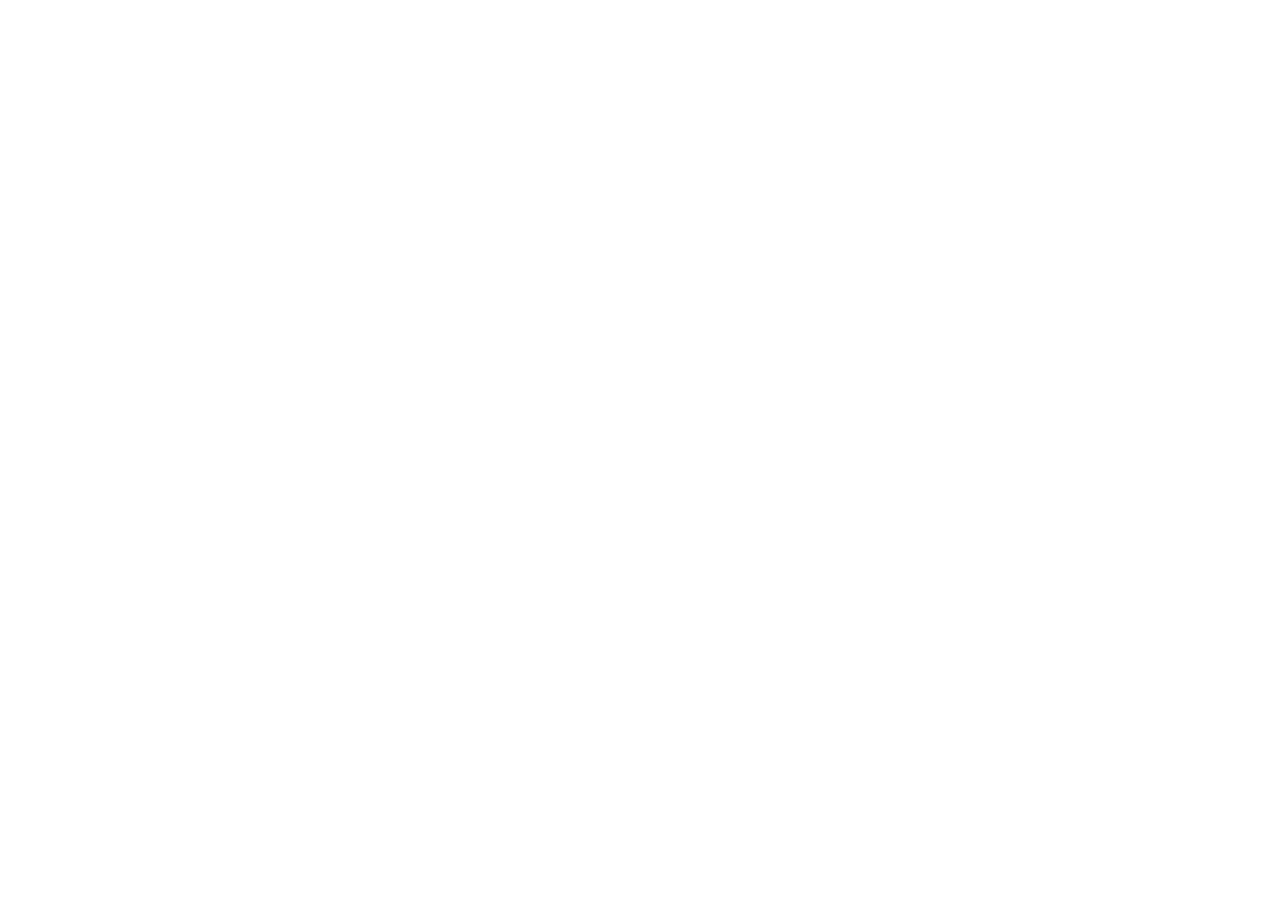
==== commit e4eed2b4: "Redirect the old AutoMate pages to automateapp.info The marketing site moved to automateapp.info. Th" ====
--- a/index.html
+++ b/index.html
@@ -2,131 +2,13 @@
 <html lang="en">
 <head>
 <meta charset="UTF-8">
-<meta name="viewport" content="width=device-width, initial-scale=1.0">
-<title>AutoMate — Track your car's expenses. Own your data.</title>
-<meta name="description" content="AutoMate is an ad-free, offline car expense and fuel tracker. No account required, all data stored on your device. Fuel efficiency, maintenance reminders, multi-vehicle support, CSV/PDF export.">
-<link rel="canonical" href="https://banderberg.github.io/arctoslabs/">
-<link rel="icon" href="assets/logo/automate-mark-dark.png">
-<link rel="stylesheet" href="tokens.css">
-<link rel="stylesheet" href="styles.css">
+<meta name="viewport" content="width=device-width, initial-scale=1">
+<meta http-equiv="refresh" content="0; url=https://automateapp.info/">
+<link rel="canonical" href="https://automateapp.info/">
+<title>AutoMate | AutoMate (moved to automateapp.info)</title>
+<script>location.replace("https://automateapp.info/");</script>
 </head>
 <body>
-
-<nav class="nav" aria-label="Primary">
-  <a class="nav__wordmark" href="/arctoslabs/" aria-label="AutoMate home">
-    <img src="assets/logo/automate-mark-light.png" alt="" width="24" height="24">
-    AutoMate
-  </a>
-  <ul class="nav__links">
-    <li><a href="vs-drivvo/" aria-label="Compare AutoMate to Drivvo">vs. Drivvo</a></li>
-    <li><a href="vs-fuelio/" aria-label="Compare AutoMate to Fuelio">vs. Fuelio</a></li>
-    <li><a href="press-kit/" aria-label="AutoMate press kit">Press</a></li>
-    <li><a class="btn btn--primary" href="https://play.google.com/store/apps/details?id=com.arctosbuilt.automate" aria-label="Get AutoMate on Google Play">Get the app</a></li>
-  </ul>
-</nav>
-
-<header class="section section--dark">
-  <div class="container">
-    <div class="stat-block">
-      <span class="eyebrow">AutoMate · car expense &amp; fuel tracker</span>
-      <h1>Track your car's expenses. Own your data.</h1>
-      <p class="stat-block__label" style="color: var(--color-ink-on-graphite);">No ads. No account. No cloud lock-in. Every fill-up, service, and expense stays on your device — not on someone else's server.</p>
-      <div style="margin-top: var(--space-xl); display: flex; gap: var(--space-md); flex-wrap: wrap;">
-        <a class="btn btn--primary" href="https://play.google.com/store/apps/details?id=com.arctosbuilt.automate" aria-label="Get AutoMate on Google Play">Get it on Google Play</a>
-        <a class="btn btn--secondary" href="vs-drivvo/">Switching from Drivvo?</a>
-      </div>
-    </div>
-  </div>
-</header>
-
-<section class="section" aria-label="Key facts">
-  <div class="container feature-grid">
-    <div>
-      <span class="stat-block__figure" style="font-size: var(--text-3xl); color: var(--color-ink);">0</span>
-      <p class="eyebrow" style="margin-top: var(--space-sm);">ads shown, ever</p>
-    </div>
-    <div>
-      <span class="stat-block__figure" style="font-size: var(--text-3xl); color: var(--color-ink);">100<span class="stat-block__figure-suffix" style="font-size: var(--text-xl);">%</span></span>
-      <p class="eyebrow" style="margin-top: var(--space-sm);">of your data stays on your device</p>
-    </div>
-    <div>
-      <span class="stat-block__figure" style="font-size: var(--text-3xl); color: var(--color-ink);">7</span>
-      <p class="eyebrow" style="margin-top: var(--space-sm);">languages supported</p>
-    </div>
-  </div>
-</section>
-
-<section class="section" id="features">
-  <div class="container">
-    <span class="eyebrow">What it does</span>
-    <h2>Four instruments, one dashboard.</h2>
-    <div class="feature-grid" style="margin-top: var(--space-xl);">
-      <div class="feature-grid__item">
-        <div class="feature-grid__icon" style="color: var(--color-fuel);" aria-hidden="true">
-          <svg viewBox="0 0 32 32" fill="none" stroke="currentColor" stroke-width="1.5"><path d="M8 20V12a4 4 0 0 1 4-4h8a4 4 0 0 1 4 4v8"/><rect x="6" y="20" width="20" height="6" rx="1"/><circle cx="11" cy="26" r="1.5"/><circle cx="21" cy="26" r="1.5"/><path d="M24 14h2a2 2 0 0 1 2 2v4h-4"/></svg>
-        </div>
-        <h3>Fuel efficiency tracking</h3>
-        <p>Log every fill-up and watch your real MPG or L/100km trend over time — by tank, by month, by vehicle.</p>
-      </div>
-      <div class="feature-grid__item">
-        <div class="feature-grid__icon" style="color: var(--color-expense);" aria-hidden="true">
-          <svg viewBox="0 0 32 32" fill="none" stroke="currentColor" stroke-width="1.5"><rect x="6" y="5" width="20" height="24" rx="1"/><path d="M10 11h12M10 15h12M10 19h8"/></svg>
-        </div>
-        <h3>All-in-one expense tracking</h3>
-        <p>Fuel, service, and general expenses in one ledger. Multi-vehicle and small-fleet support built in from day one.</p>
-      </div>
-      <div class="feature-grid__item">
-        <div class="feature-grid__icon" style="color: var(--color-service);" aria-hidden="true">
-          <svg viewBox="0 0 32 32" fill="none" stroke="currentColor" stroke-width="1.5"><circle cx="16" cy="16" r="11"/><path d="M16 9v7l5 3"/></svg>
-        </div>
-        <h3>Non-intrusive reminders</h3>
-        <p>Maintenance reminders by mileage or by date — tire rotations, oil changes, registration. Set once, forget until it matters.</p>
-      </div>
-      <div class="feature-grid__item">
-        <div class="feature-grid__icon" style="color: var(--color-accent);" aria-hidden="true">
-          <svg viewBox="0 0 32 32" fill="none" stroke="currentColor" stroke-width="1.5"><path d="M8 6h12l4 4v16H8z"/><path d="M20 6v4h4"/><path d="M12 17l3 3 5-6"/></svg>
-        </div>
-        <h3>CSV / PDF export, easy import</h3>
-        <p>Export your full history anytime. Switching from Fuelio or Drivvo? Import your existing records in a few taps.</p>
-      </div>
-    </div>
-  </div>
-</section>
-
-<section class="section section--dark" aria-label="Why local and ad-free matters">
-  <div class="container">
-    <span class="eyebrow">Why it's built this way</span>
-    <h2>Most free trackers monetize you. This one doesn't.</h2>
-    <p style="max-width: 60ch; color: var(--color-ink-on-graphite);">Ad-supported and freemium car-tracking apps pay for themselves with your attention and your data — banner ads between entries, subscription walls around basic export, or your usage patterns sold to advertisers. AutoMate has none of that: no ad SDKs, no account to create, no server your data has to round-trip through. Your fuel logs and service history live in a local database on your phone. If you export a CSV, that's the only copy that ever leaves the device — and only because you asked for it.</p>
-  </div>
-</section>
-
-<section class="section" aria-label="Language support">
-  <div class="container" style="text-align: center;">
-    <span class="eyebrow">Available in</span>
-    <h2 style="font-size: var(--text-xl);">7 languages, and counting</h2>
-    <p style="margin: 0 auto;">English &middot; Spanish &middot; Portuguese &middot; and more — full localization, not machine-translated labels bolted onto an English app.</p>
-  </div>
-</section>
-
-<section class="section" aria-label="Final call to action" style="text-align: center;">
-  <div class="container">
-    <h2>Your car. Your expenses. Your data.</h2>
-    <a class="btn btn--primary" href="https://play.google.com/store/apps/details?id=com.arctosbuilt.automate" aria-label="Get AutoMate on Google Play">Get it on Google Play</a>
-  </div>
-</section>
-
-<footer class="footer">
-  <div class="container">
-    <a class="footer__wordmark" href="/arctoslabs/">AutoMate</a>
-    <ul class="footer__links">
-      <li><a href="privacy-policy/">Privacy Policy</a></li>
-      <li><a href="press-kit/">Press Kit</a></li>
-      <li><a href="mailto:arctos.built@gmail.com">Contact</a></li>
-    </ul>
-    <p class="footer__copyright">&copy; 2026 Arctos Labs. AutoMate is built and maintained by a solo developer.</p>
-  </div>
-</footer>
-
+<p>AutoMate's site has moved to automateapp.info. <a href="https://automateapp.info/">Continue to AutoMate</a>.</p>
 </body>
 </html>
